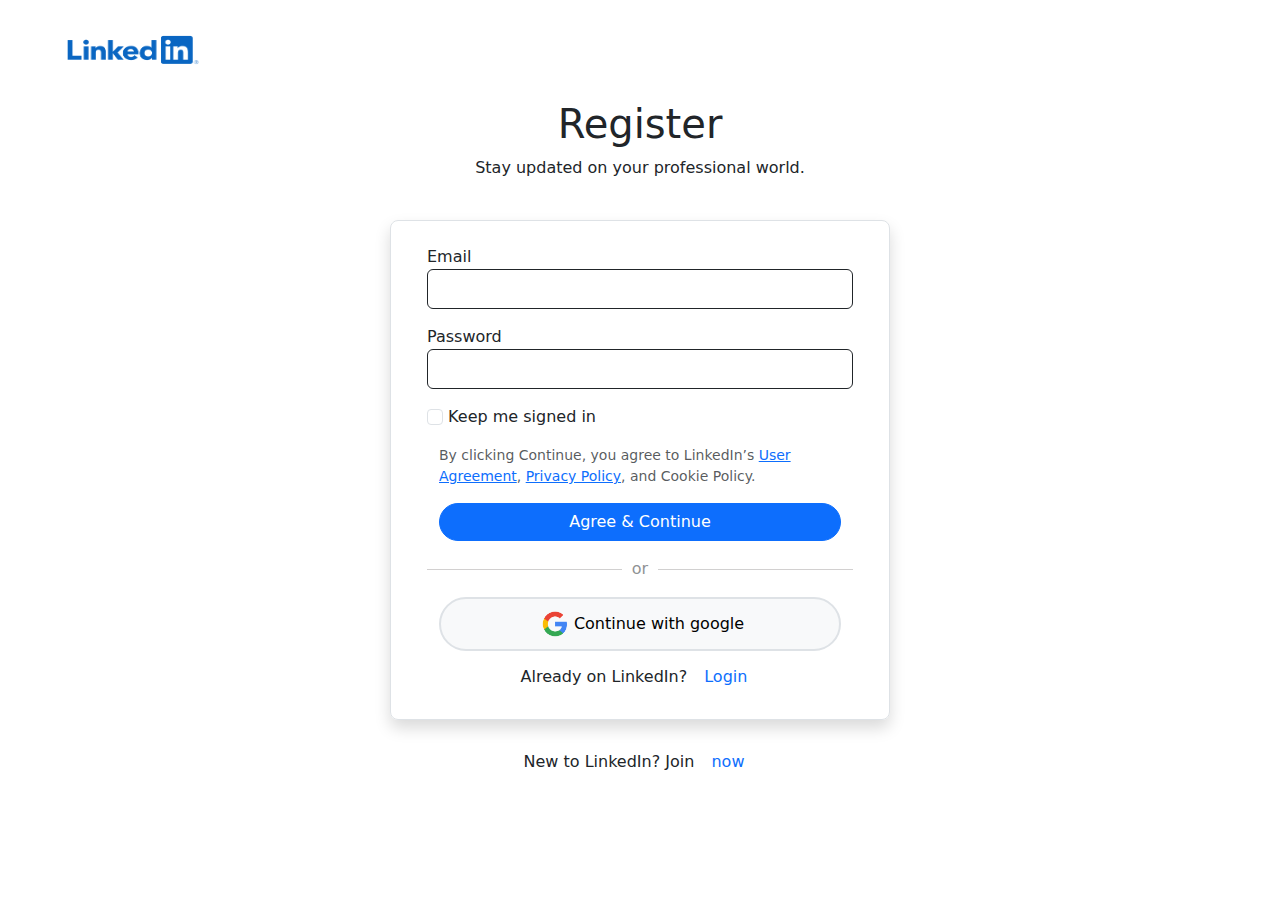
==== register.html @ 81f52567 "Add files via upload" ====
<!DOCTYPE html>
<html lang="en">
<head>
    <meta charset="UTF-8">
    <meta name="viewport" content="width=device-width, initial-scale=1.0">
    <link rel="stylesheet" href="/bootstrap-5.3.3-dist/css/bootstrap.min.css">
    <link rel="stylesheet" href="/css/style.css">
</head>
<body>
    <div class="container-fluid px-5">
        <img src="images/LinkedIn-Logo.wine.png" alt="" width="170px" height="100px">
    </div>
    <div class="container text-center">
        <h1 class="h1">Register</h1>
        <p>Stay updated on your professional world. </p>
    </div>
    <div class="container d-flex justify-content-center align-items-center p-4">
        <div class="signup-card row border border-1 shadow rounded-3 p-4">
            <form id="register-form">
                <div id="existMsg"></div>
                <div class="form-group mb-3" id="email-form">
                    <label for="">Email</label>
                  <input type="email" class="form-control border-dark signup-input" id="email-input" aria-describedby="emailHelp">
                </div>
                <div class="form-group mb-3 ">
                    <label for="">Password</label>
                  <input type="password" class="form-control border-dark signup-input" id="pwd-input">
                </div>
                <div class="form-group my-3">
                    <input type="checkbox" class="form-check-input" id="remember">
                    <label class="form-check-label" for="remember">Keep me signed in</label>
                  </div>
                <div class="container">
                    <small id="emailHelp" class="form-text text-muted d-block mb-3">
                        By clicking Continue, you agree to LinkedIn’s
                        <a class="btn-link">User Agreement</a>,
                        <a class="btn-link">Privacy Policy</a>,
                        and Cookie Policy. 
                    </small>
                    <button type="submit" class="btn btn-primary rounded-5 w-100" id="btnRegister">Agree & Continue</button>
                </div>
                <div class="line-text my-3 opacity-50">
                    <span>or</span>
                  </div>
                  <div class="container">
                    <button type="button" class="btn btn-light w-100 rounded-5 border border-2 mb-2"><span><img src="images/google.png"  class="m-1" width="30px" alt=""></span>Continue with google</button>
                </div>
                <div class="register-redirect container text-center">
                    Already on LinkedIn? <a href="index.html" class="btn btn-outline-primary border-0">Login</a>
                </div>
              </form>
        </div>
    </div>
    <div class="register-redirect container text-center">
        New to LinkedIn? Join <a href="index.html" class="btn btn-outline-primary border-0">now</a>
    </div>
    <!-- ! scripts -->
    <script src="js/register.js"></script>
    <script src="bootstrap-5.3.3-dist/js/bootstrap.bundle.js"></script>
</body>
</html>
---- css/style.css ----
.signin-card{
    max-width: 500px;
}
.signup-card{
    max-width: 500px;
}
.signin-input{
    height: 60px;
    width: 100%;
}
.signup-input{
    height: 40px;
    width: 100%;
}

.line-text {
    display: flex;
    align-items: center;
    text-align: center;
}
.line-text::before,
.line-text::after {
    content: "";
    flex: 1;
    border-bottom: 1px solid #a5a2a2;
}
.line-text span {
    padding: 0 10px;
}
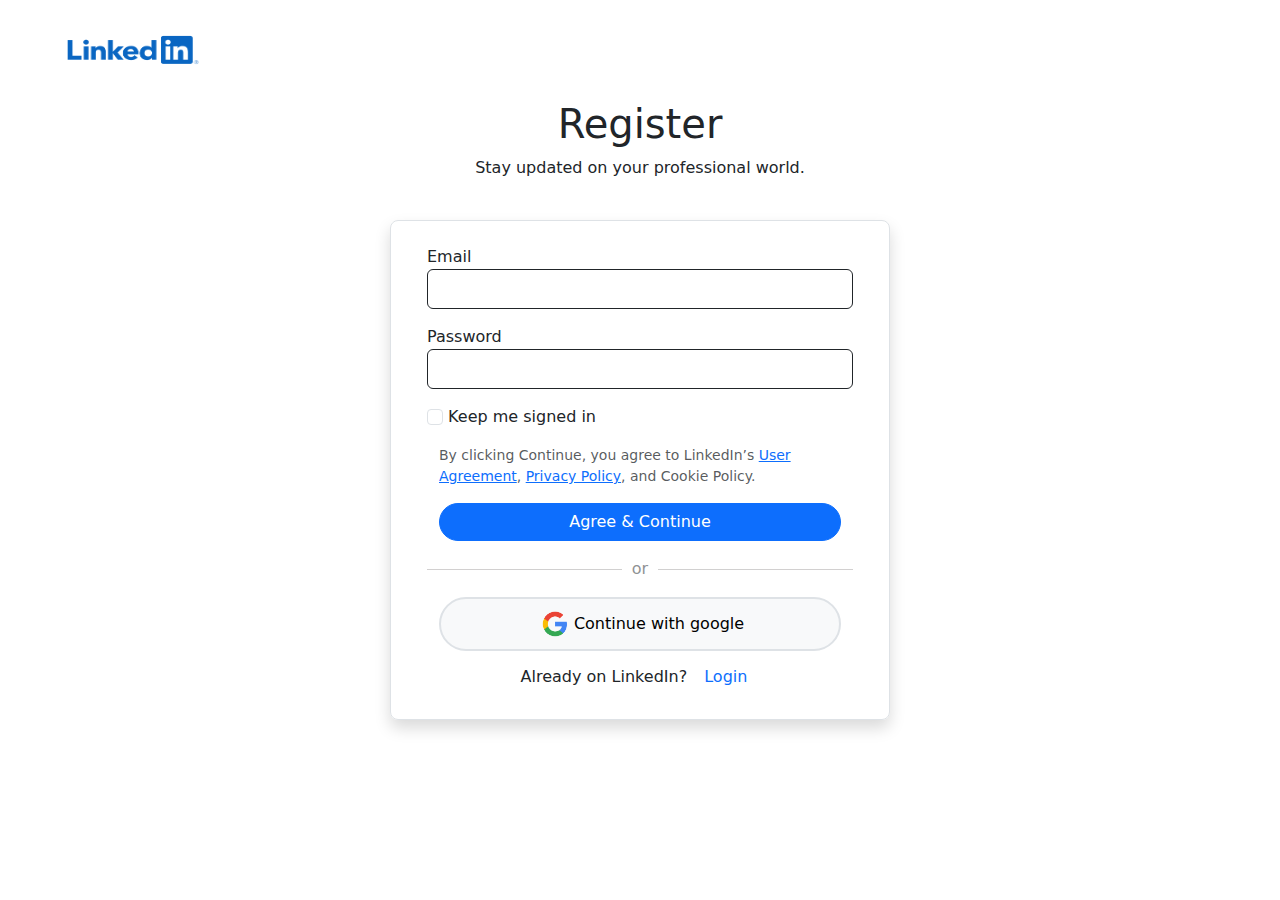
==== commit b9e10744: "Update register.html" ====
--- a/register.html
+++ b/register.html
@@ -3,8 +3,8 @@
 <head>
     <meta charset="UTF-8">
     <meta name="viewport" content="width=device-width, initial-scale=1.0">
-    <link rel="stylesheet" href="/bootstrap-5.3.3-dist/css/bootstrap.min.css">
-    <link rel="stylesheet" href="/css/style.css">
+    <link rel="stylesheet" href="bootstrap-5.3.3-dist/css/bootstrap.min.css">
+    <link rel="stylesheet" href="css/style.css">
 </head>
 <body>
     <div class="container-fluid px-5">
@@ -51,11 +51,8 @@
               </form>
         </div>
     </div>
-    <div class="register-redirect container text-center">
-        New to LinkedIn? Join <a href="index.html" class="btn btn-outline-primary border-0">now</a>
-    </div>
     <!-- ! scripts -->
     <script src="js/register.js"></script>
     <script src="bootstrap-5.3.3-dist/js/bootstrap.bundle.js"></script>
 </body>
-</html>+</html>
